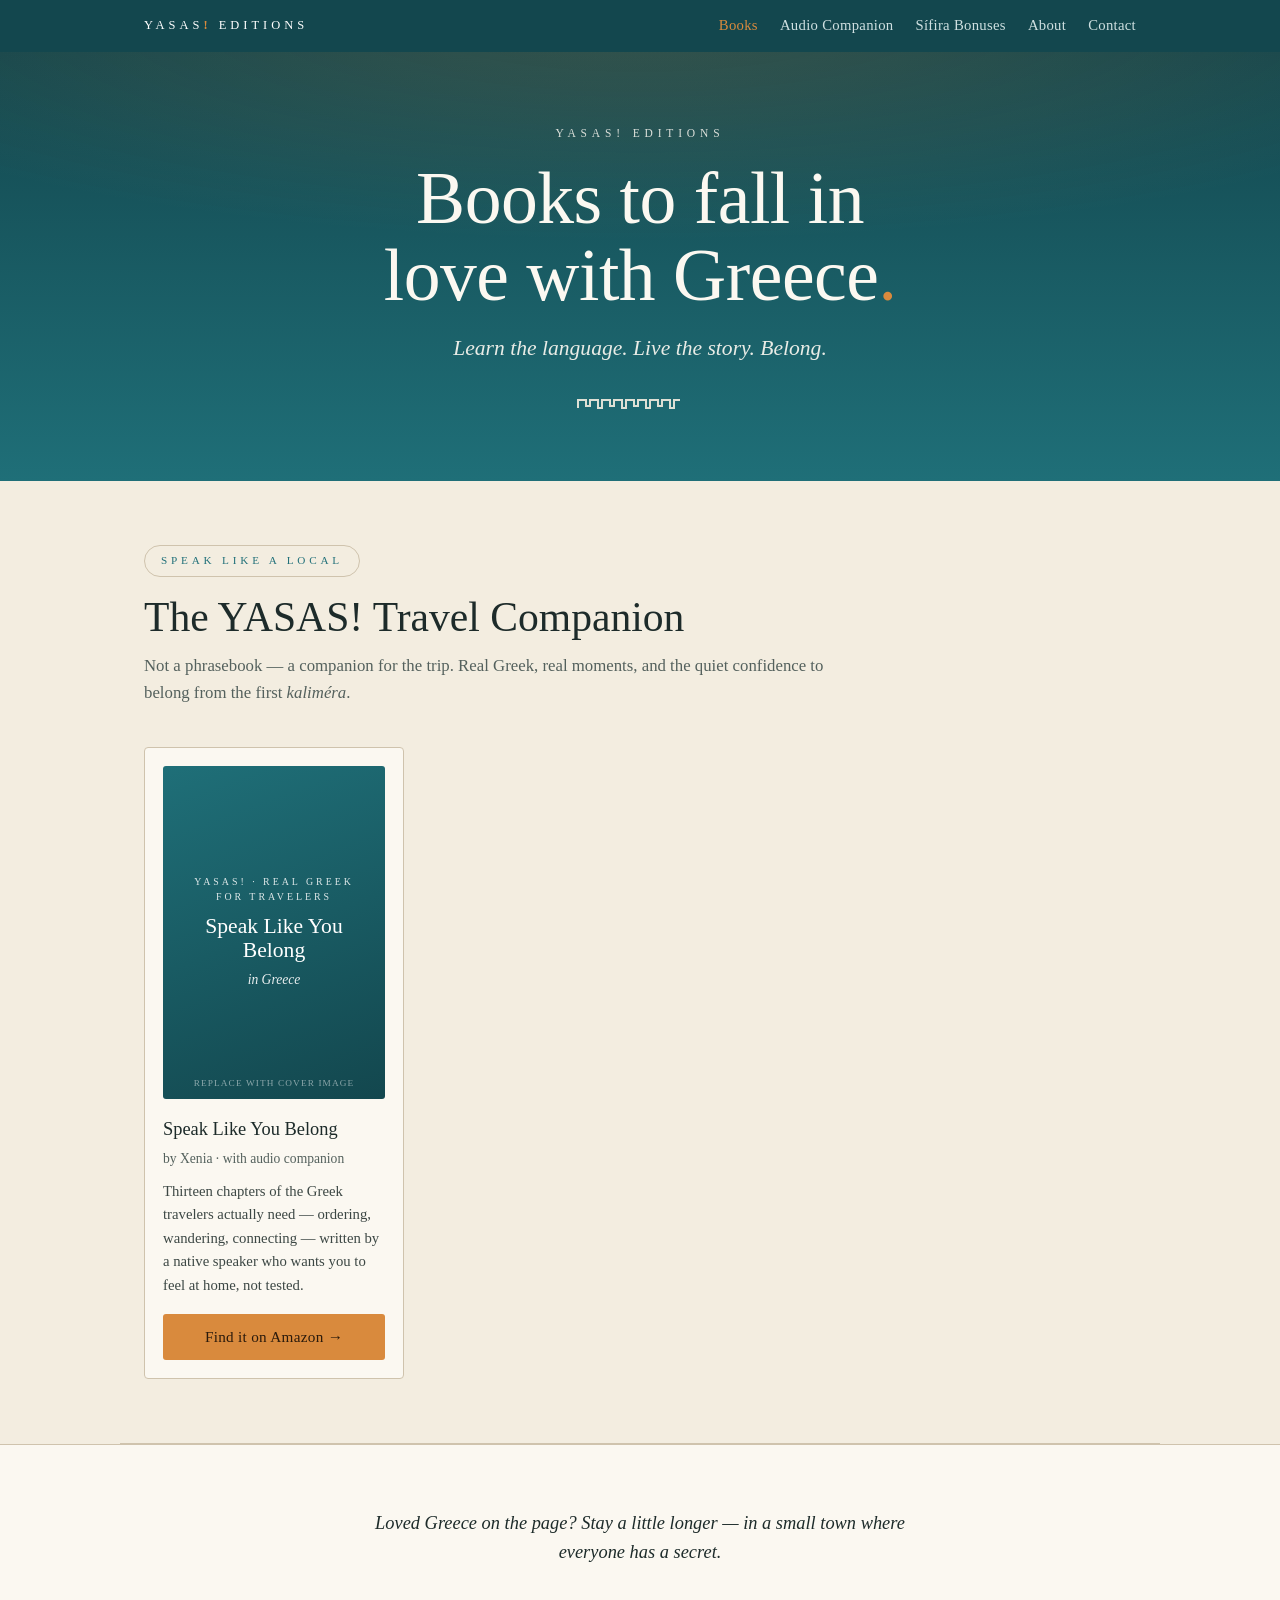
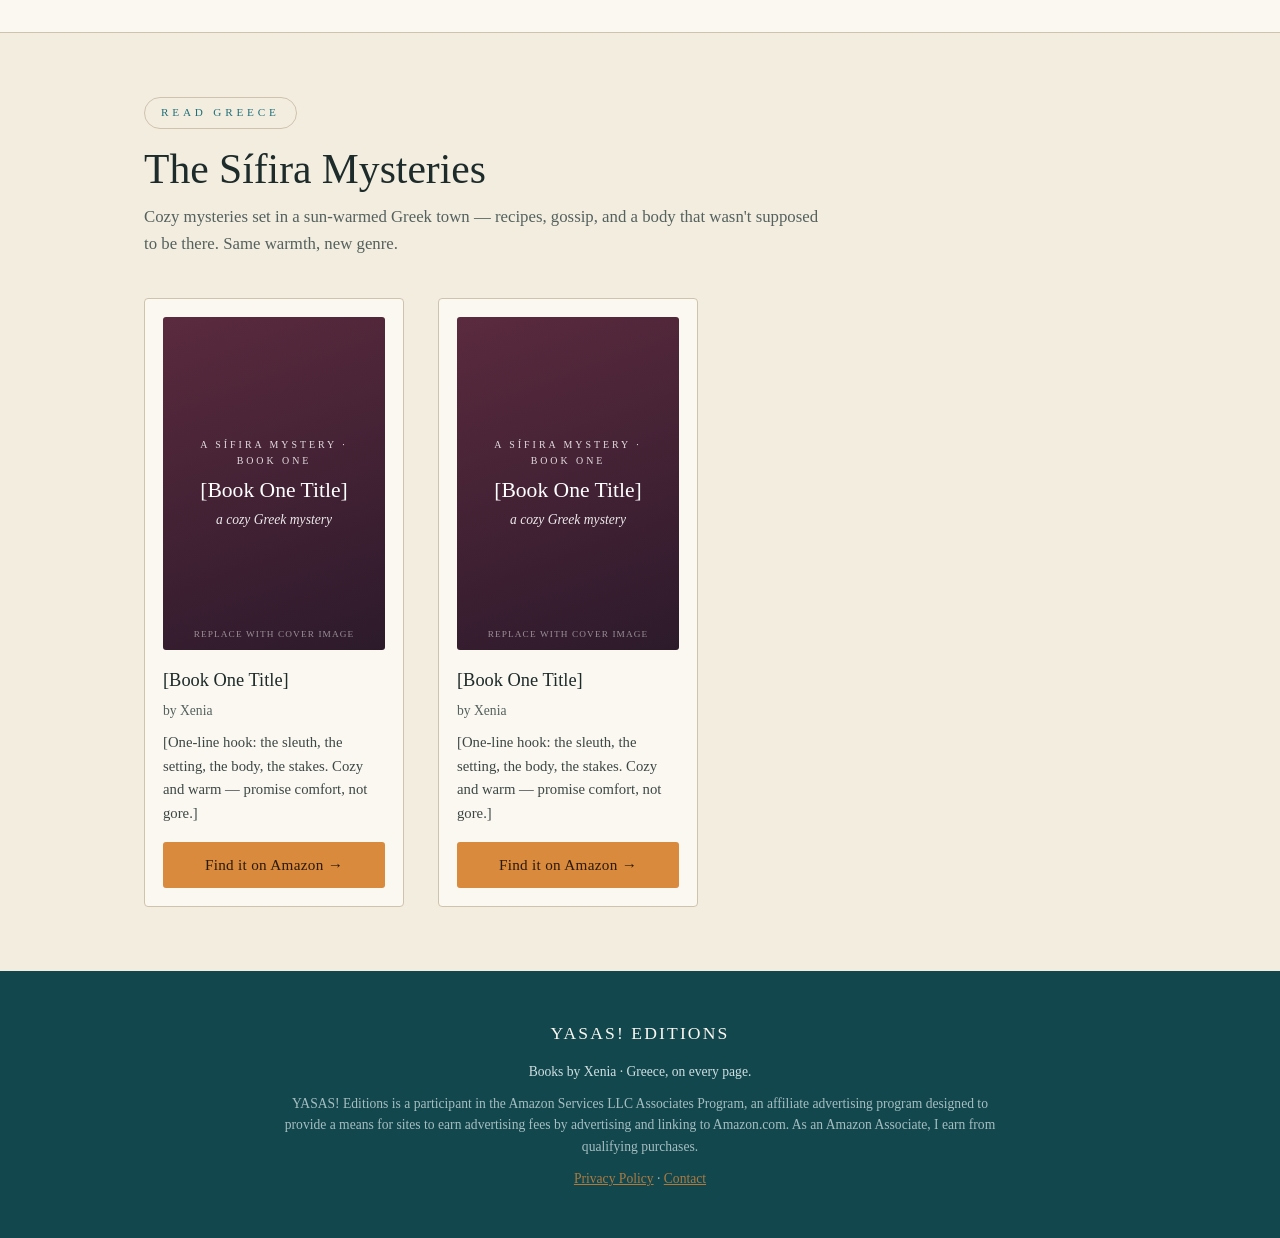
==== index.html @ e60f1b3f "Update index.html" ====
<!DOCTYPE html>
<html lang="en">
<head>
<meta charset="UTF-8">
<meta name="viewport" content="width=device-width, initial-scale=1.0">
<title>YASAS! Editions — Books to fall in love with Greece</title>
<link rel="stylesheet" href="style.css">
</head>
<body>

<!-- ===== NAV (identical on every page; update links if you rename pages) ===== -->
<nav class="nav">
  <div class="wrap">
    <a class="brand" href="index.html">YASAS<b>!</b> Editions</a>
    <div class="links">
      <a href="index.html" class="active">Books</a>
      <a href="audio/index.html">Audio Companion</a>
      <a href="bonuses/index.html">Sífira Bonuses</a>
      <a href="about.html">About</a>
      <a href="contact.html">Contact</a>
    </div>
  </div>
</nav>

<header class="hero">
  <div class="wrap">
    <div class="imprint-mark">YASAS! Editions</div>
    <h1>Books to fall in<br>love with Greece<span class="bang">.</span></h1>
    <p class="tag">Learn the language. Live the story. Belong.</p>
    <svg class="meander" viewBox="0 0 128 14" fill="none" stroke="#f3ede0" stroke-width="2">
      <path d="M2 12V4h8v6h4V4h8v8h4V4h8v6h4V4h8v8h4V4h8v6h4V4h8v8h4V4h8v6h4V4h8v8h4V4h6"/>
    </svg>
  </div>
</header>

<!-- ============ LINE 1: TRAVEL COMPANION ============ -->
<section id="learn">
  <div class="wrap">
    <span class="eyebrow">Speak like a local</span>
    <div class="sec-head">
      <h2>The YASAS! Travel Companion</h2>
      <p>Not a phrasebook — a companion for the trip. Real Greek, real moments,
         and the quiet confidence to belong from the first <em>kaliméra</em>.</p>
    </div>
    <div class="shelf">

      <!-- ===== COPY THIS BLOCK TO ADD A TRAVEL BOOK ===== -->
      <div class="book">
        <div class="cover travel">
          <!-- To use a real cover, uncomment the next line and set src: -->
          <!-- <img src="covers/belong.jpg" alt="Speak Like You Belong cover"> -->
          <div class="ct">
            <div class="series">YASAS! · Real Greek for Travelers</div>
            <div class="title">Speak Like You Belong</div>
            <div class="sub">in Greece</div>
          </div>
          <div class="placeholder-note">Replace with cover image</div>
        </div>
        <h3>Speak Like You Belong</h3>
        <div class="byline">by Xenia · with audio companion</div>
        <p class="blurb">Thirteen chapters of the Greek travelers actually need —
          ordering, wandering, connecting — written by a native speaker who wants
          you to feel at home, not tested.</p>
        <a class="btn" href="#" target="_blank" rel="noopener">Find it on Amazon →</a>
      </div>
      <!-- ===== END BLOCK ===== -->

    </div>
  </div>
</section>

<div class="divider"></div>

<section class="crosssell">
  <div class="wrap inner">
    <p>Loved Greece on the page? Stay a little longer — in a small town
       where everyone has a secret.</p>
  </div>
</section>

<!-- ============ LINE 2: COZY MYSTERIES ============ -->
<section id="read">
  <div class="wrap">
    <span class="eyebrow">Read Greece</span>
    <div class="sec-head">
      <h2>The Sífira Mysteries</h2>
      <p>Cozy mysteries set in a sun-warmed Greek town — recipes, gossip,
         and a body that wasn't supposed to be there. Same warmth, new genre.</p>
    </div>
    <div class="shelf">

      <!-- ===== COPY THIS BLOCK TO ADD A MYSTERY BOOK ===== -->
      <div class="book">
        <div class="cover mystery">
          <!-- <img src="covers/sifira1.jpg" alt="Book One cover"> -->
          <div class="ct">
            <div class="series">A Sífira Mystery · Book One</div>
            <div class="title">[Book One Title]</div>
            <div class="sub">a cozy Greek mystery</div>
          </div>
          <div class="placeholder-note">Replace with cover image</div>
        </div>
        <h3>[Book One Title]</h3>
        <div class="byline">by Xenia</div>
        <p class="blurb">[One-line hook: the sleuth, the setting, the body, the
          stakes. Cozy and warm — promise comfort, not gore.]</p>
        <a class="btn" href="#" target="_blank" rel="noopener">Find it on Amazon →</a>
      </div>
      <!-- ===== END BLOCK ===== -->


      <!-- ===== COPY THIS BLOCK TO ADD A MYSTERY BOOK ===== -->
      <div class="book">
        <div class="cover mystery">
          <!-- <img src="covers/sifira1.jpg" alt="Book One cover"> -->
          <div class="ct">
            <div class="series">A Sífira Mystery · Book One</div>
            <div class="title">[Book One Title]</div>
            <div class="sub">a cozy Greek mystery</div>
          </div>
          <div class="placeholder-note">Replace with cover image</div>
        </div>
        <h3>[Book One Title]</h3>
        <div class="byline">by Xenia</div>
        <p class="blurb">[One-line hook: the sleuth, the setting, the body, the
          stakes. Cozy and warm — promise comfort, not gore.]</p>
        <a class="btn" href="#" target="_blank" rel="noopener">Find it on Amazon →</a>
      </div>
      <!-- ===== END BLOCK ===== -->

      
    </div>
  </div>
</section>

<footer>
  <div class="wrap">
    <div class="imprint">YASAS! EDITIONS</div>
    <div>Books by Xenia · Greece, on every page.</div>
    <p class="disclosure">
      YASAS! Editions is a participant in the Amazon Services LLC Associates
      Program, an affiliate advertising program designed to provide a means for
      sites to earn advertising fees by advertising and linking to Amazon.com.
      As an Amazon Associate, I earn from qualifying purchases.
    </p>
    <p class="disclosure"><a href="privacy.html">Privacy Policy</a> · <a href="contact.html">Contact</a></p>
  </div>
</footer>

</body>
</html>
---- style.css ----
/* ===========================================================
   Yasás! Editions — shared styles (style.css)
   Used by every page so the whole site feels like one imprint.
   =========================================================== */
:root{
  --ink:#1d2b2a;
  --paper:#f3ede0;
  --sea:#1f6f78;
  --sea-deep:#13474e;
  --sun:#d98a3d;
  --sun-deep:#c4762d;
  --whitewash:#fbf8f1;
  --line:#cfc3ad;
  --muted:#54615d;
}
*{box-sizing:border-box;margin:0;padding:0}
html{scroll-behavior:smooth}
body{
  background:var(--paper);color:var(--ink);
  font-family:Georgia,'Times New Roman',serif;line-height:1.6;
  -webkit-font-smoothing:antialiased;
}
.wrap{max-width:1040px;margin:0 auto;padding:0 24px}
a{color:var(--sea)}

/* ---------- Top nav (same on every page) ---------- */
.nav{
  background:var(--sea-deep);color:var(--whitewash);
  position:sticky;top:0;z-index:50;
}
.nav .wrap{display:flex;align-items:center;justify-content:space-between;
  padding-top:14px;padding-bottom:14px;flex-wrap:wrap;gap:8px}
.nav .brand{font-size:.78rem;letter-spacing:.32em;text-transform:uppercase;color:#fff;text-decoration:none}
.nav .brand b{color:var(--sun)}
.nav .links{display:flex;gap:22px;flex-wrap:wrap}
.nav .links a{color:#cfe0e1;text-decoration:none;font-size:.92rem;letter-spacing:.02em}
.nav .links a:hover,.nav .links a.active{color:var(--sun)}

/* ---------- Generic header / hero ---------- */
header.hero{
  background:
    radial-gradient(120% 90% at 50% -10%, rgba(217,138,61,.18), transparent 60%),
    linear-gradient(180deg,var(--sea-deep),var(--sea));
  color:var(--whitewash);text-align:center;padding:72px 24px 64px;
  position:relative;overflow:hidden;
}
.imprint-mark{font-size:.72rem;letter-spacing:.42em;text-transform:uppercase;opacity:.85;margin-bottom:18px}
header.hero h1{font-size:clamp(2.4rem,7vw,4.6rem);font-weight:400;line-height:1.04;letter-spacing:-.5px}
header.hero h1 .bang{color:var(--sun)}
header.hero p.tag{font-style:italic;font-size:clamp(1.05rem,2.4vw,1.35rem);margin-top:18px;opacity:.92}
.meander{margin:30px auto 0;width:128px;height:14px;opacity:.9}

/* ---------- Sections ---------- */
section{padding:64px 0}
.eyebrow{display:inline-block;font-size:.7rem;letter-spacing:.34em;text-transform:uppercase;
  color:var(--sea);border:1px solid var(--line);border-radius:999px;padding:6px 16px;margin-bottom:18px}
.sec-head{max-width:680px;margin-bottom:40px}
.sec-head h2{font-size:clamp(1.8rem,4vw,2.6rem);font-weight:400;line-height:1.1}
.sec-head p{margin-top:12px;color:var(--muted);font-size:1.05rem}
.divider{height:1px;background:var(--line);max-width:1040px;margin:0 auto}

/* ---------- Book grid ---------- */
.shelf{display:grid;grid-template-columns:repeat(auto-fit,minmax(220px,260px));gap:34px;justify-content:start}
.book{background:var(--whitewash);border:1px solid var(--line);border-radius:4px;padding:18px;
  display:flex;flex-direction:column;transition:transform .18s ease,box-shadow .18s ease}
.book:hover{transform:translateY(-4px);box-shadow:0 14px 30px rgba(19,71,78,.14)}
.cover{aspect-ratio:2/3;border-radius:3px;display:flex;align-items:center;justify-content:center;
  text-align:center;padding:20px;color:#fff;margin-bottom:16px;position:relative;overflow:hidden}
.cover img{position:absolute;inset:0;width:100%;height:100%;object-fit:cover}
.cover.travel{background:linear-gradient(160deg,#1f6f78,#13474e)}
.cover.mystery{background:linear-gradient(160deg,#5b2a3e,#2c1a2b)}
.cover .ct{position:relative;z-index:2}
.cover .ct .series{font-size:.62rem;letter-spacing:.3em;text-transform:uppercase;opacity:.85}
.cover .ct .title{font-size:1.35rem;margin:10px 0 6px;line-height:1.1}
.cover .ct .sub{font-style:italic;font-size:.85rem;opacity:.9}
.placeholder-note{position:absolute;bottom:8px;left:0;right:0;font-size:.58rem;letter-spacing:.12em;
  text-transform:uppercase;opacity:.5;z-index:2}
.book h3{font-size:1.15rem;font-weight:400;margin-bottom:4px}
.book .byline{font-size:.85rem;color:var(--muted);margin-bottom:10px}
.book p.blurb{font-size:.92rem;color:#3c4744;flex-grow:1;margin-bottom:16px}

/* ---------- Buttons ---------- */
.btn{display:inline-block;text-align:center;text-decoration:none;background:var(--sun);color:#2a1a0c;
  font-family:Georgia,serif;padding:11px 18px;border-radius:3px;font-size:.95rem;letter-spacing:.02em;
  transition:background .15s ease;cursor:pointer;border:none}
.btn:hover{background:var(--sun-deep)}
.btn.ghost{background:transparent;border:1px solid var(--line);color:var(--ink)}
.btn.ghost:hover{background:var(--whitewash)}

/* ---------- Cross-sell strip ---------- */
.crosssell{background:var(--whitewash);border-top:1px solid var(--line);border-bottom:1px solid var(--line)}
.crosssell .inner{display:flex;gap:28px;align-items:center;flex-wrap:wrap;justify-content:center;text-align:center}
.crosssell p{font-size:1.15rem;font-style:italic;max-width:560px}

/* ---------- Audio chapter blocks ---------- */
.chapter{background:var(--whitewash);border:1px solid var(--line);border-radius:4px;
  padding:24px;margin-bottom:22px}
.chapter h3{font-size:1.3rem;font-weight:400;margin-bottom:4px}
.chapter .ch-sub{color:var(--muted);font-style:italic;margin-bottom:18px;font-size:.95rem}
.clip{margin-bottom:18px}
.clip:last-child{margin-bottom:0}
.clip .label{font-size:.92rem;margin-bottom:8px;display:flex;align-items:center;gap:8px}
.clip .label .kind{font-size:.62rem;letter-spacing:.22em;text-transform:uppercase;
  background:var(--sea);color:#fff;padding:3px 9px;border-radius:999px}
.clip audio{width:100%;height:40px}
.clip .dl{font-size:.82rem;margin-top:6px;display:inline-block}

/* ---------- Bonus cards ---------- */
.bonus-grid{display:grid;grid-template-columns:repeat(auto-fit,minmax(260px,1fr));gap:24px}
.bonus{background:var(--whitewash);border:1px solid var(--line);border-radius:4px;padding:22px;
  display:flex;flex-direction:column}
.bonus .tagk{font-size:.62rem;letter-spacing:.24em;text-transform:uppercase;color:var(--sun-deep);margin-bottom:10px}
.bonus h3{font-size:1.2rem;font-weight:400;margin-bottom:6px}
.bonus p{font-size:.92rem;color:#3c4744;flex-grow:1;margin-bottom:16px}

/* ---------- Footer ---------- */
footer{background:var(--sea-deep);color:#cfe0e1;padding:48px 24px;font-size:.85rem}
footer .wrap{max-width:760px;text-align:center}
footer .imprint{font-size:1.1rem;color:var(--whitewash);letter-spacing:.12em;margin-bottom:14px}
footer .disclosure{opacity:.78;line-height:1.6;margin-top:10px}
footer a{color:var(--sun)}

@media (max-width:520px){
  section{padding:48px 0}
  header.hero{padding:56px 20px 48px}
  .nav .wrap{justify-content:center}
}
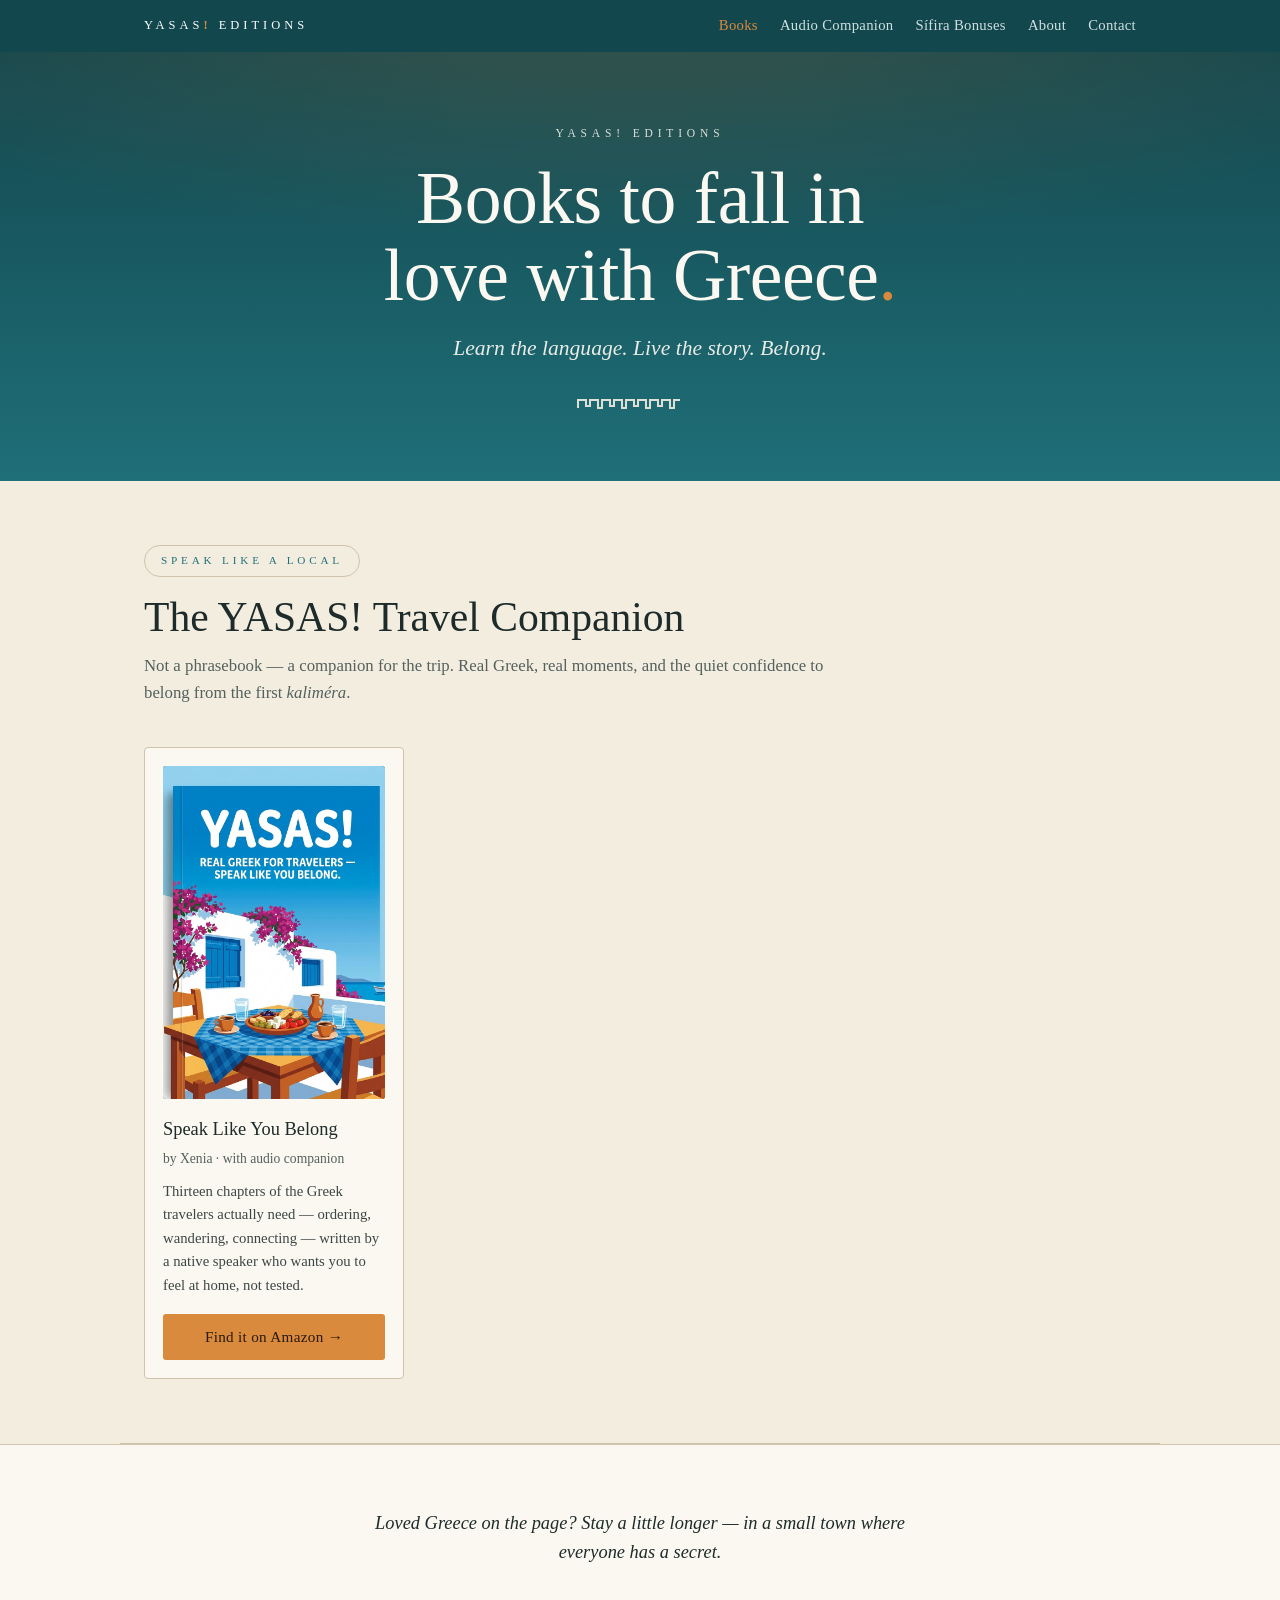
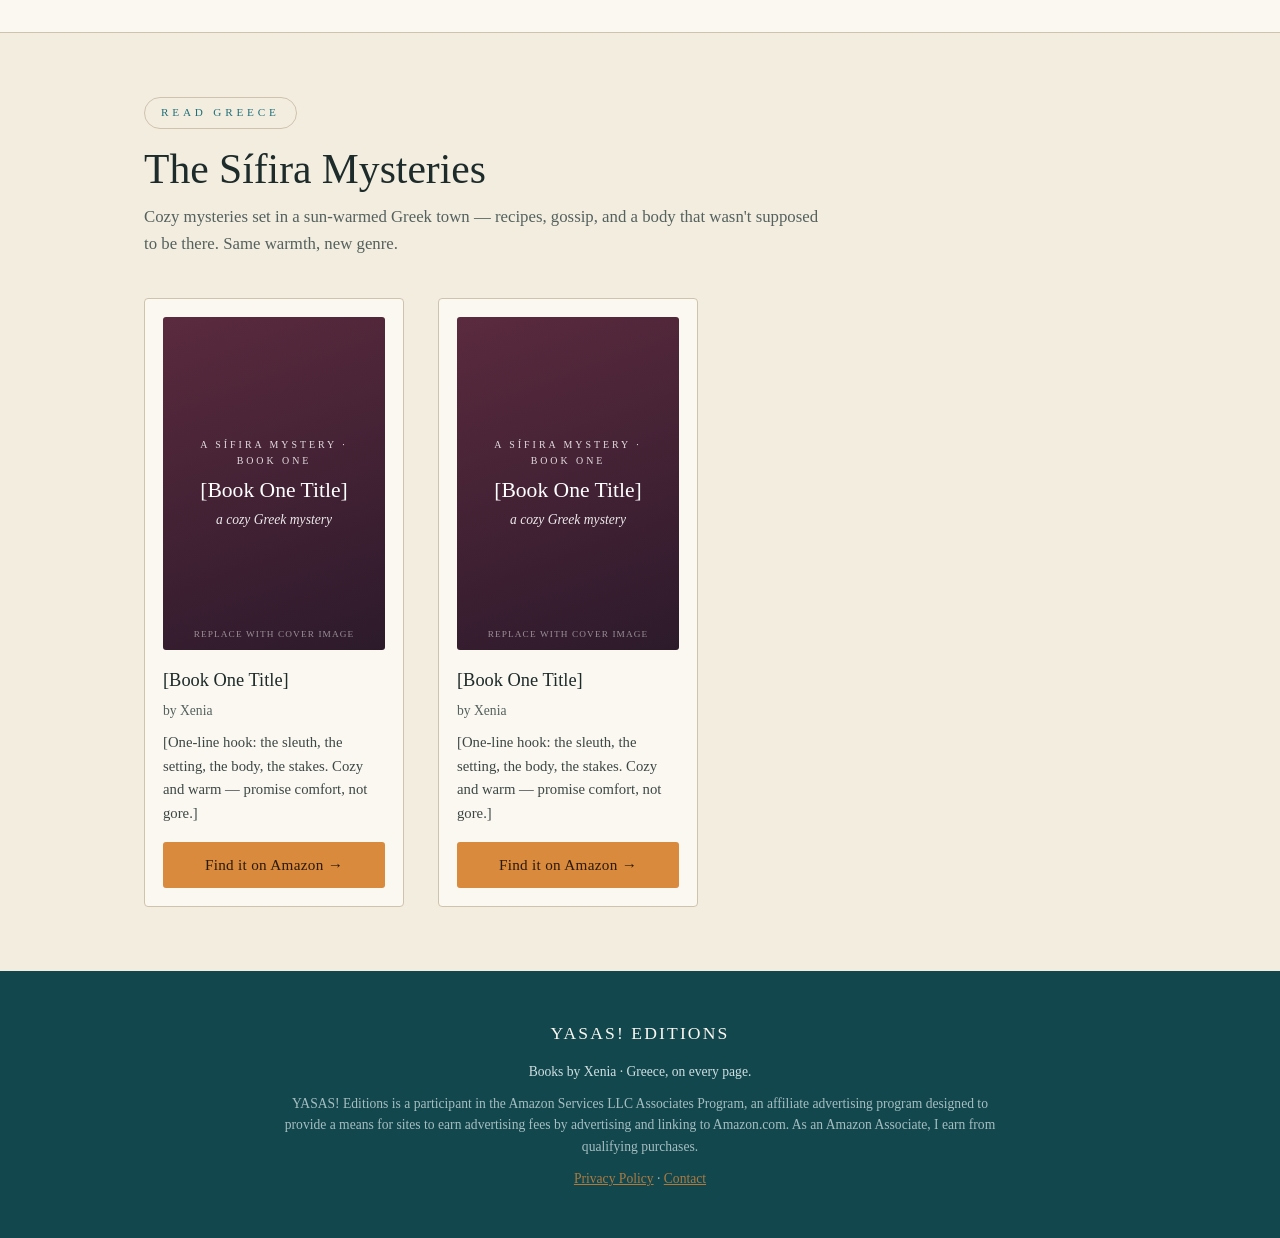
==== commit 64c120e2: "Update index.html" ====
--- a/index.html
+++ b/index.html
@@ -48,13 +48,8 @@
       <div class="book">
         <div class="cover travel">
           <!-- To use a real cover, uncomment the next line and set src: -->
-          <!-- <img src="covers/belong.jpg" alt="Speak Like You Belong cover"> -->
-          <div class="ct">
-            <div class="series">YASAS! · Real Greek for Travelers</div>
-            <div class="title">Speak Like You Belong</div>
-            <div class="sub">in Greece</div>
-          </div>
-          <div class="placeholder-note">Replace with cover image</div>
+           <img src="covers/Greek_travel_phrasebook_cover_202606082114_2.jpeg" alt="Speak Like You Belong cover"> 
+          
         </div>
         <h3>Speak Like You Belong</h3>
         <div class="byline">by Xenia · with audio companion</div>
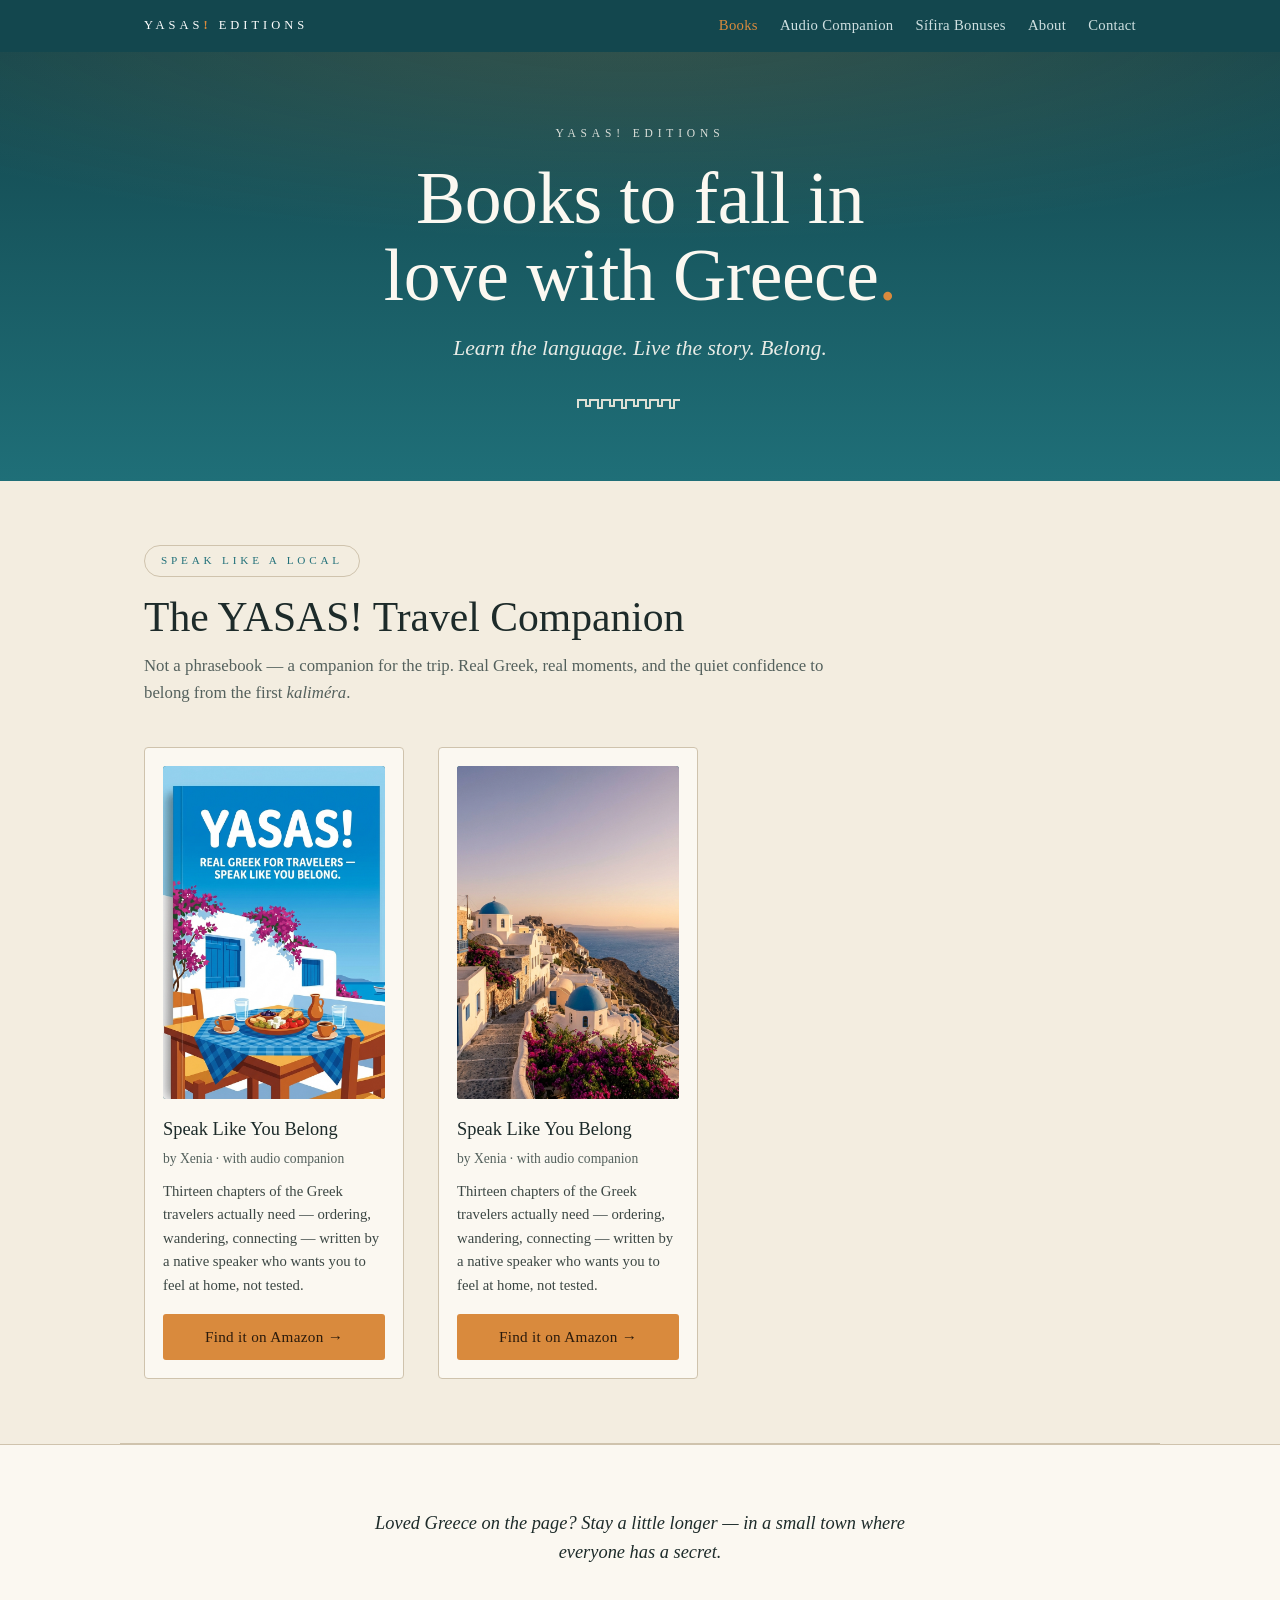
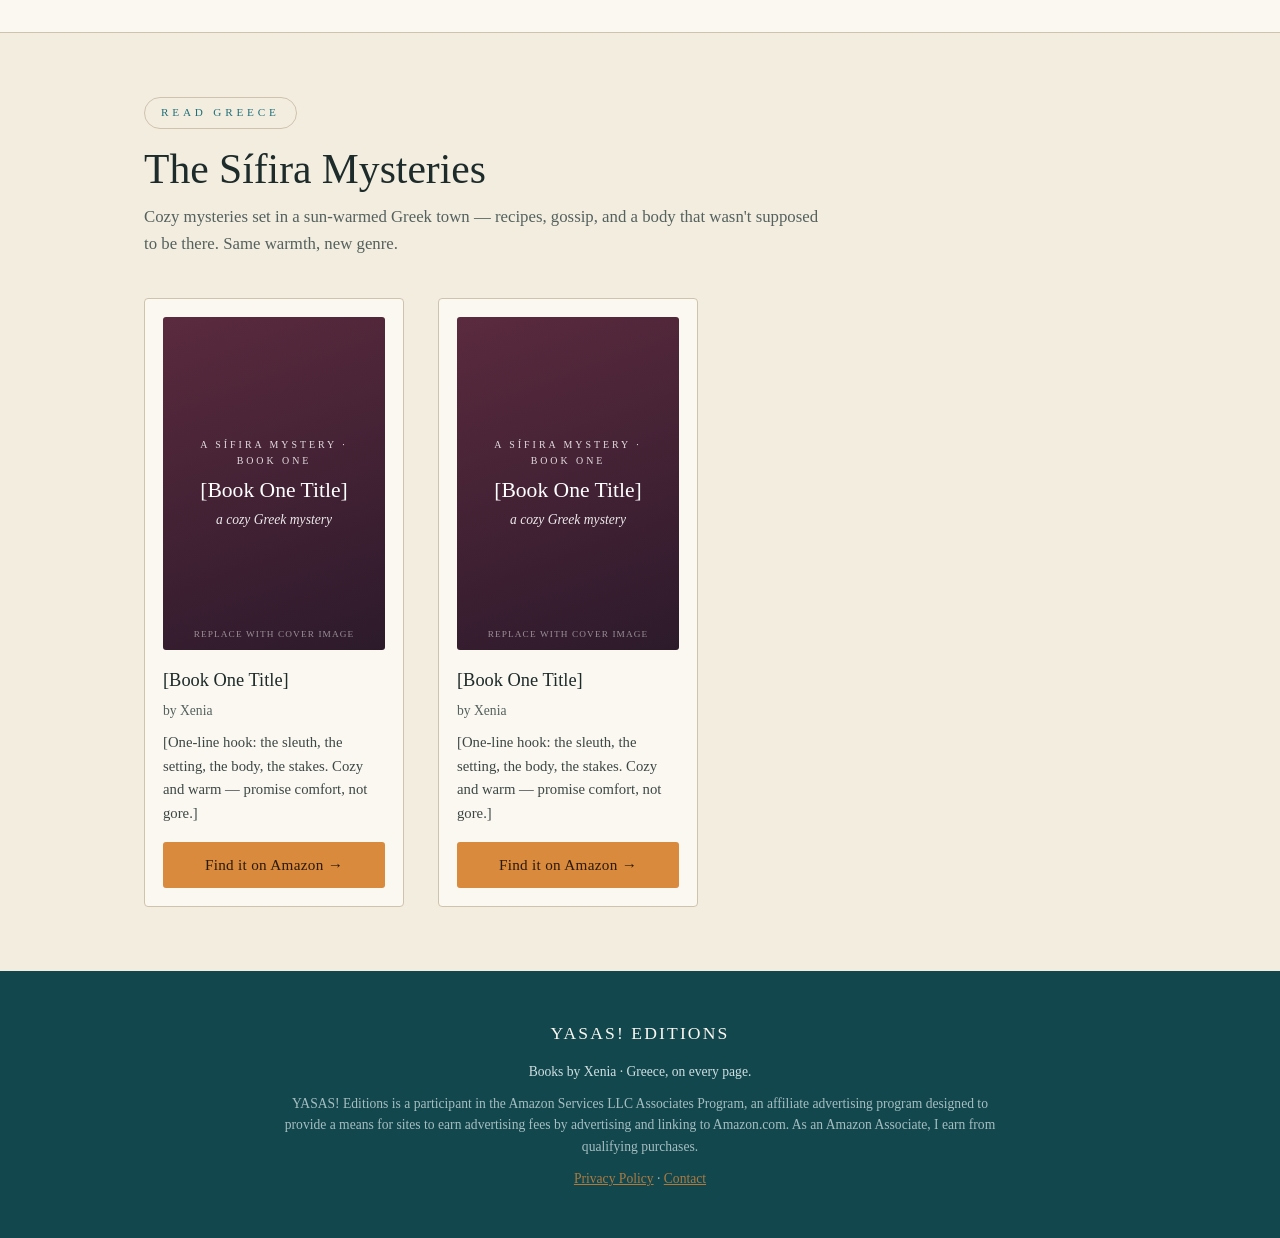
==== commit da5822be: "Update index.html" ====
--- a/index.html
+++ b/index.html
@@ -60,6 +60,26 @@
       </div>
       <!-- ===== END BLOCK ===== -->
 
+
+
+       <!-- ===== COPY THIS BLOCK TO ADD A TRAVEL BOOK ===== -->
+      <div class="book">
+        <div class="cover travel">
+          <!-- To use a real cover, uncomment the next line and set src: -->
+           <img src="covers/Greek_island_village_Aegean_Sea_202606082201_2.jpeg" alt="Speak Like You Belong cover"> 
+          
+        </div>
+        <h3>Speak Like You Belong</h3>
+        <div class="byline">by Xenia · with audio companion</div>
+        <p class="blurb">Thirteen chapters of the Greek travelers actually need —
+          ordering, wandering, connecting — written by a native speaker who wants
+          you to feel at home, not tested.</p>
+        <a class="btn" href="#" target="_blank" rel="noopener">Find it on Amazon →</a>
+      </div>
+      <!-- ===== END BLOCK ===== -->
+
+
+      
     </div>
   </div>
 </section>
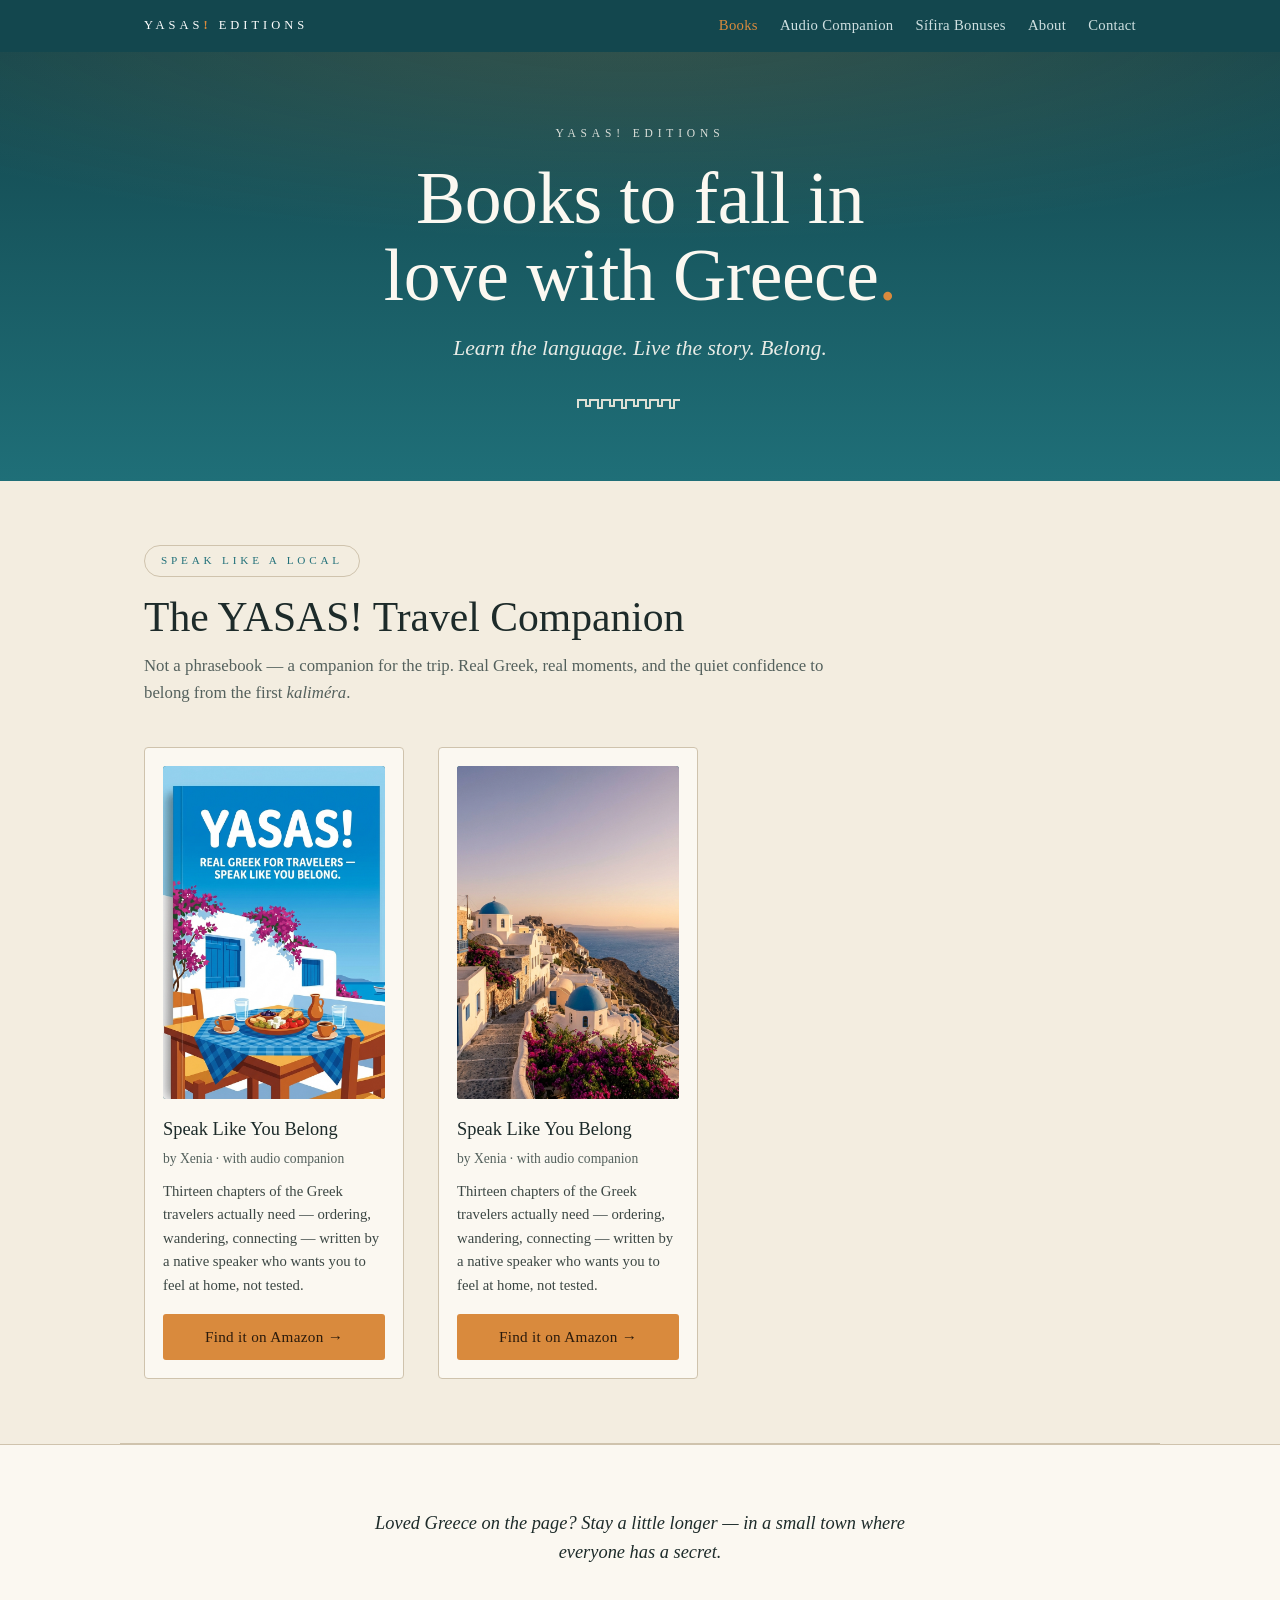
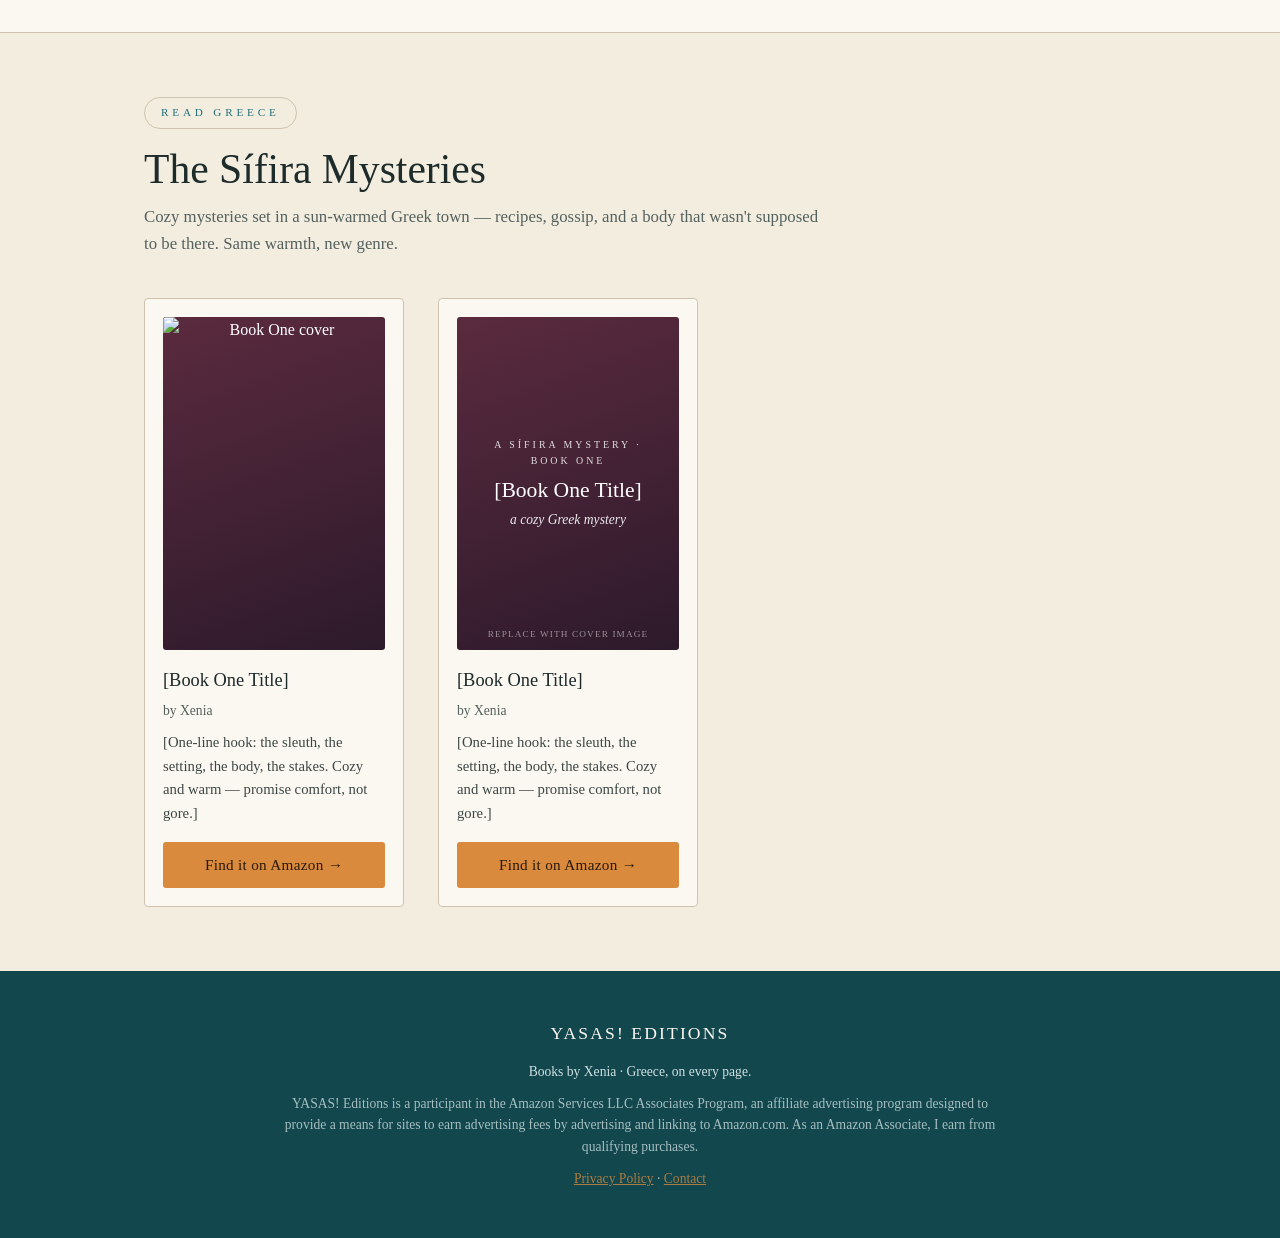
==== commit ec976051: "Update index.html" ====
--- a/index.html
+++ b/index.html
@@ -107,13 +107,8 @@
       <!-- ===== COPY THIS BLOCK TO ADD A MYSTERY BOOK ===== -->
       <div class="book">
         <div class="cover mystery">
-          <!-- <img src="covers/sifira1.jpg" alt="Book One cover"> -->
-          <div class="ct">
-            <div class="series">A Sífira Mystery · Book One</div>
-            <div class="title">[Book One Title]</div>
-            <div class="sub">a cozy Greek mystery</div>
-          </div>
-          <div class="placeholder-note">Replace with cover image</div>
+           <img src="covers/Premium_illustrated_Mediterranean_travel_poster._202606181534.jpg" alt="Book One cover"> 
+          
         </div>
         <h3>[Book One Title]</h3>
         <div class="byline">by Xenia</div>
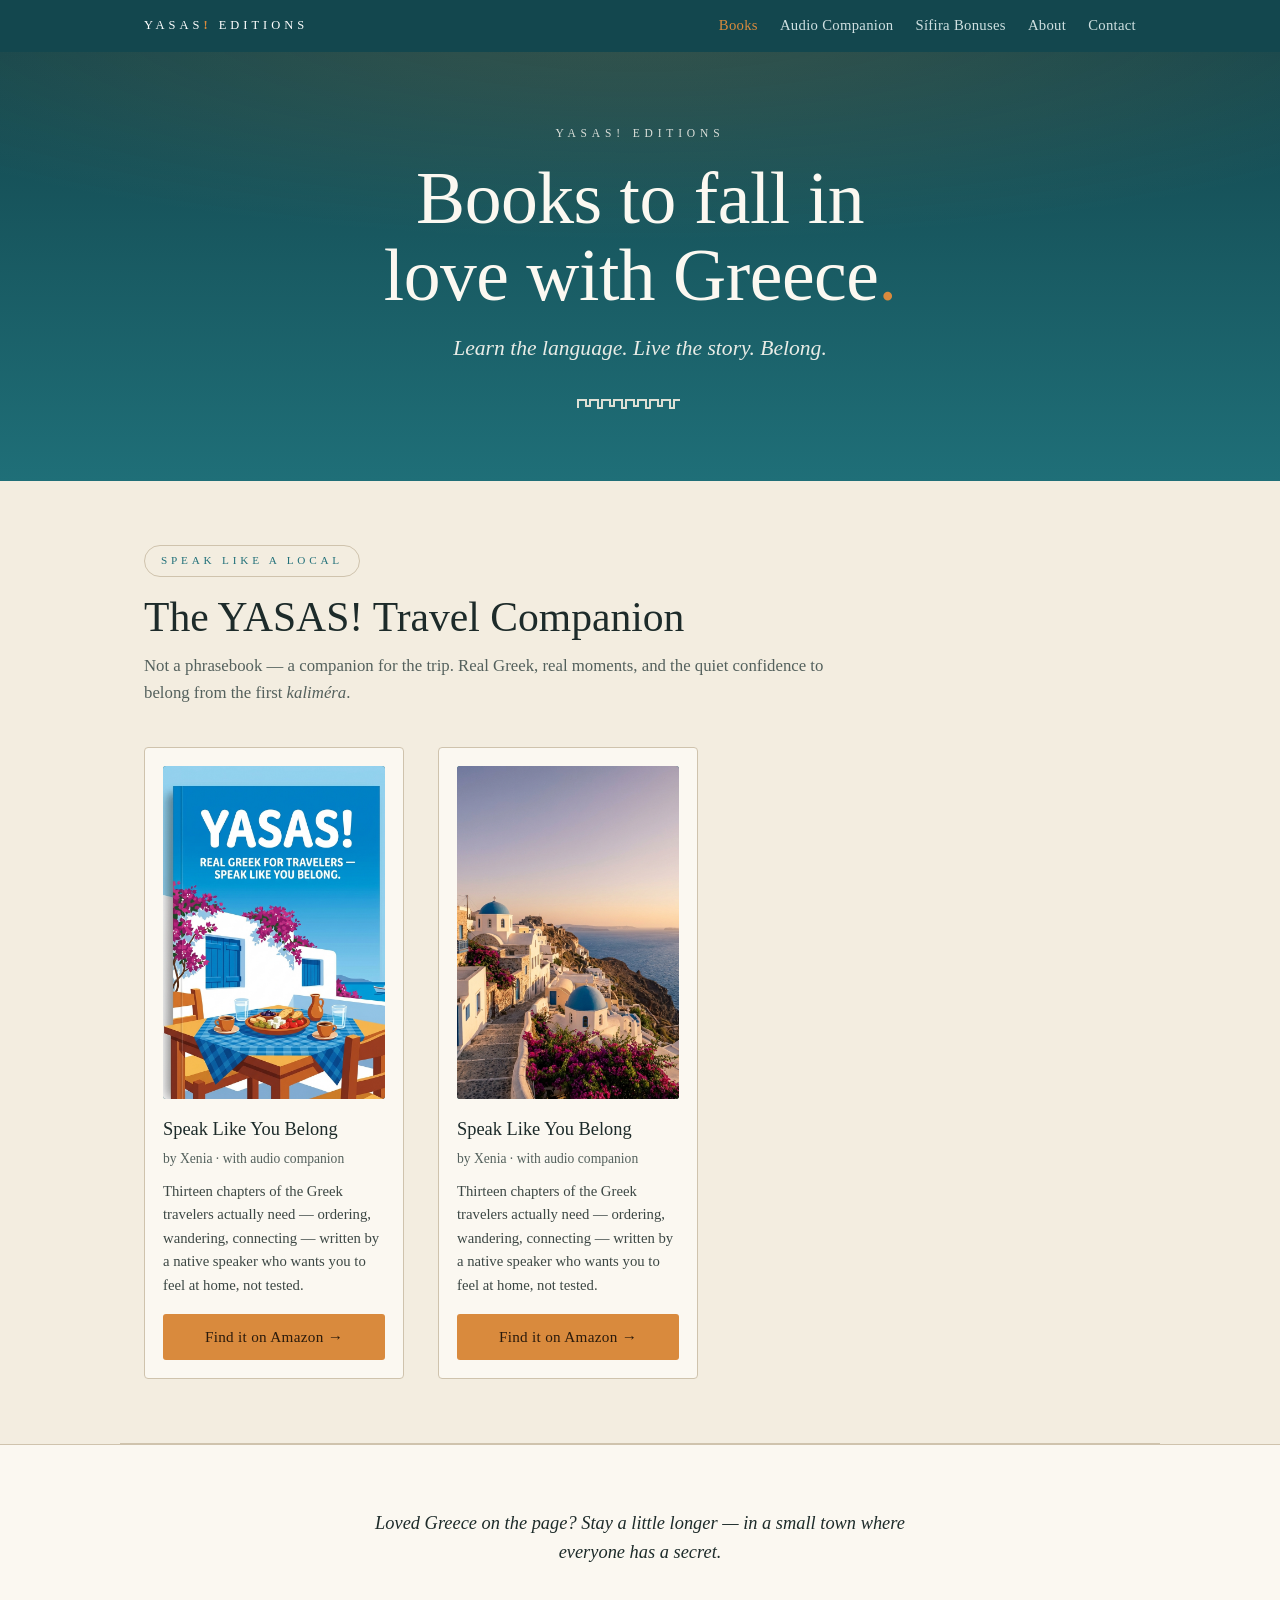
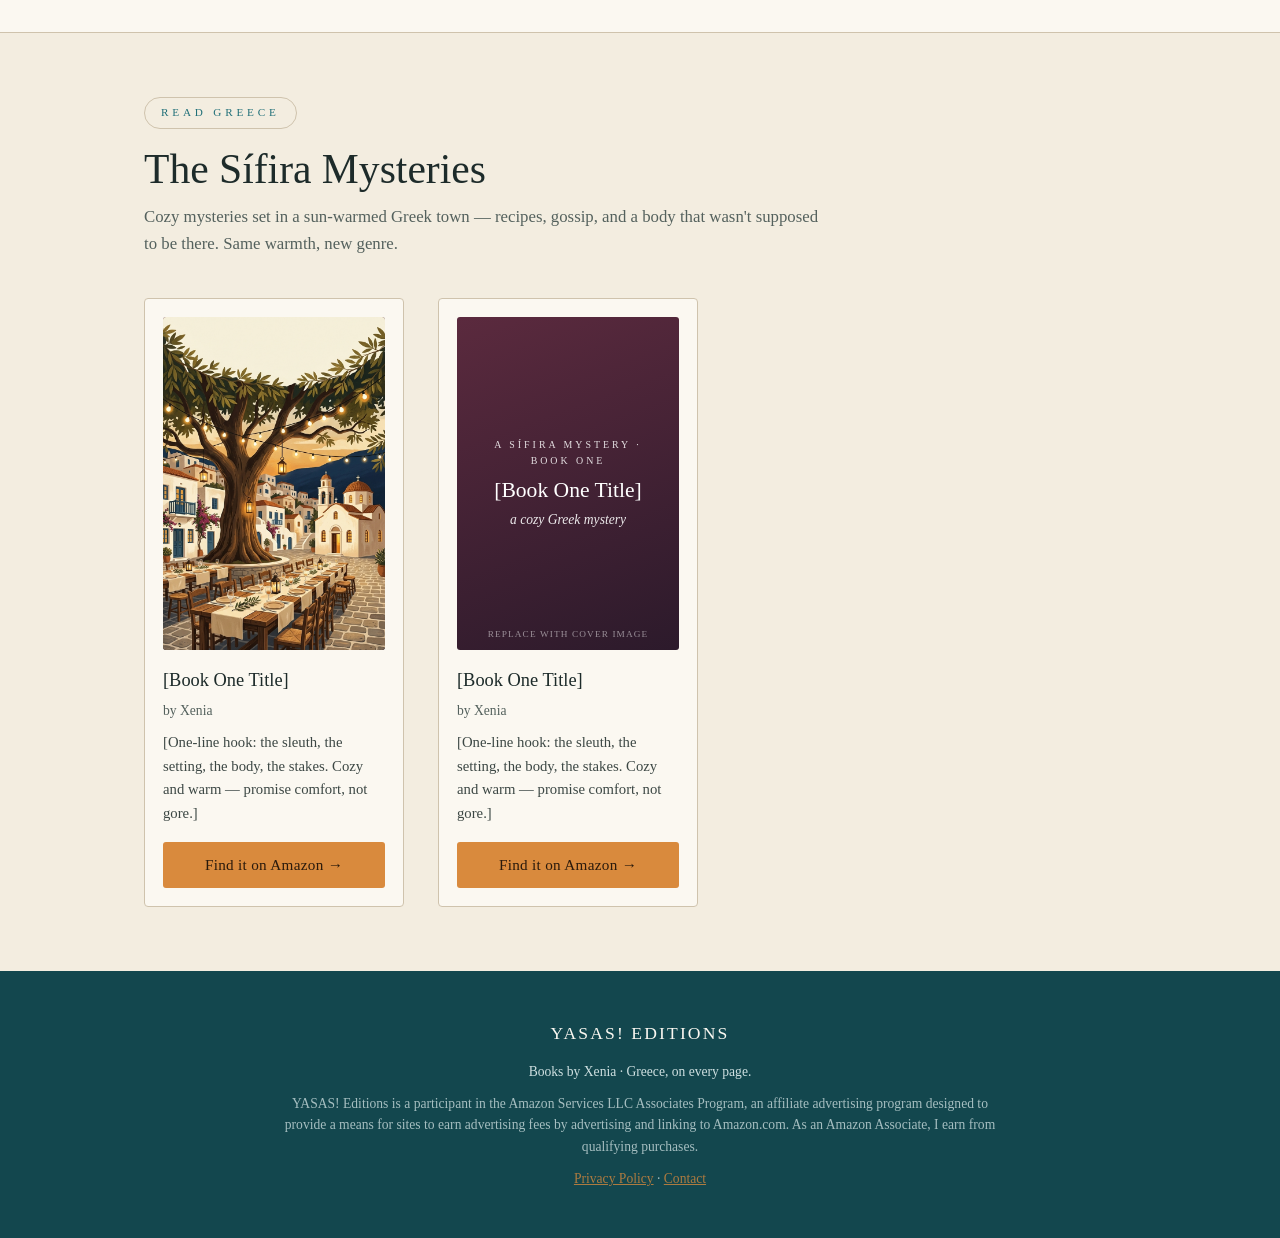
==== commit 94e7cddf: "Update index.html" ====
--- a/index.html
+++ b/index.html
@@ -107,7 +107,7 @@
       <!-- ===== COPY THIS BLOCK TO ADD A MYSTERY BOOK ===== -->
       <div class="book">
         <div class="cover mystery">
-           <img src="covers/Premium_illustrated_Mediterranean_travel_poster._202606181534.jpg" alt="Book One cover"> 
+           <img src="covers/Greek_village_square_at_dusk_202606181635.jpeg" alt="Book One cover"> 
           
         </div>
         <h3>[Book One Title]</h3>
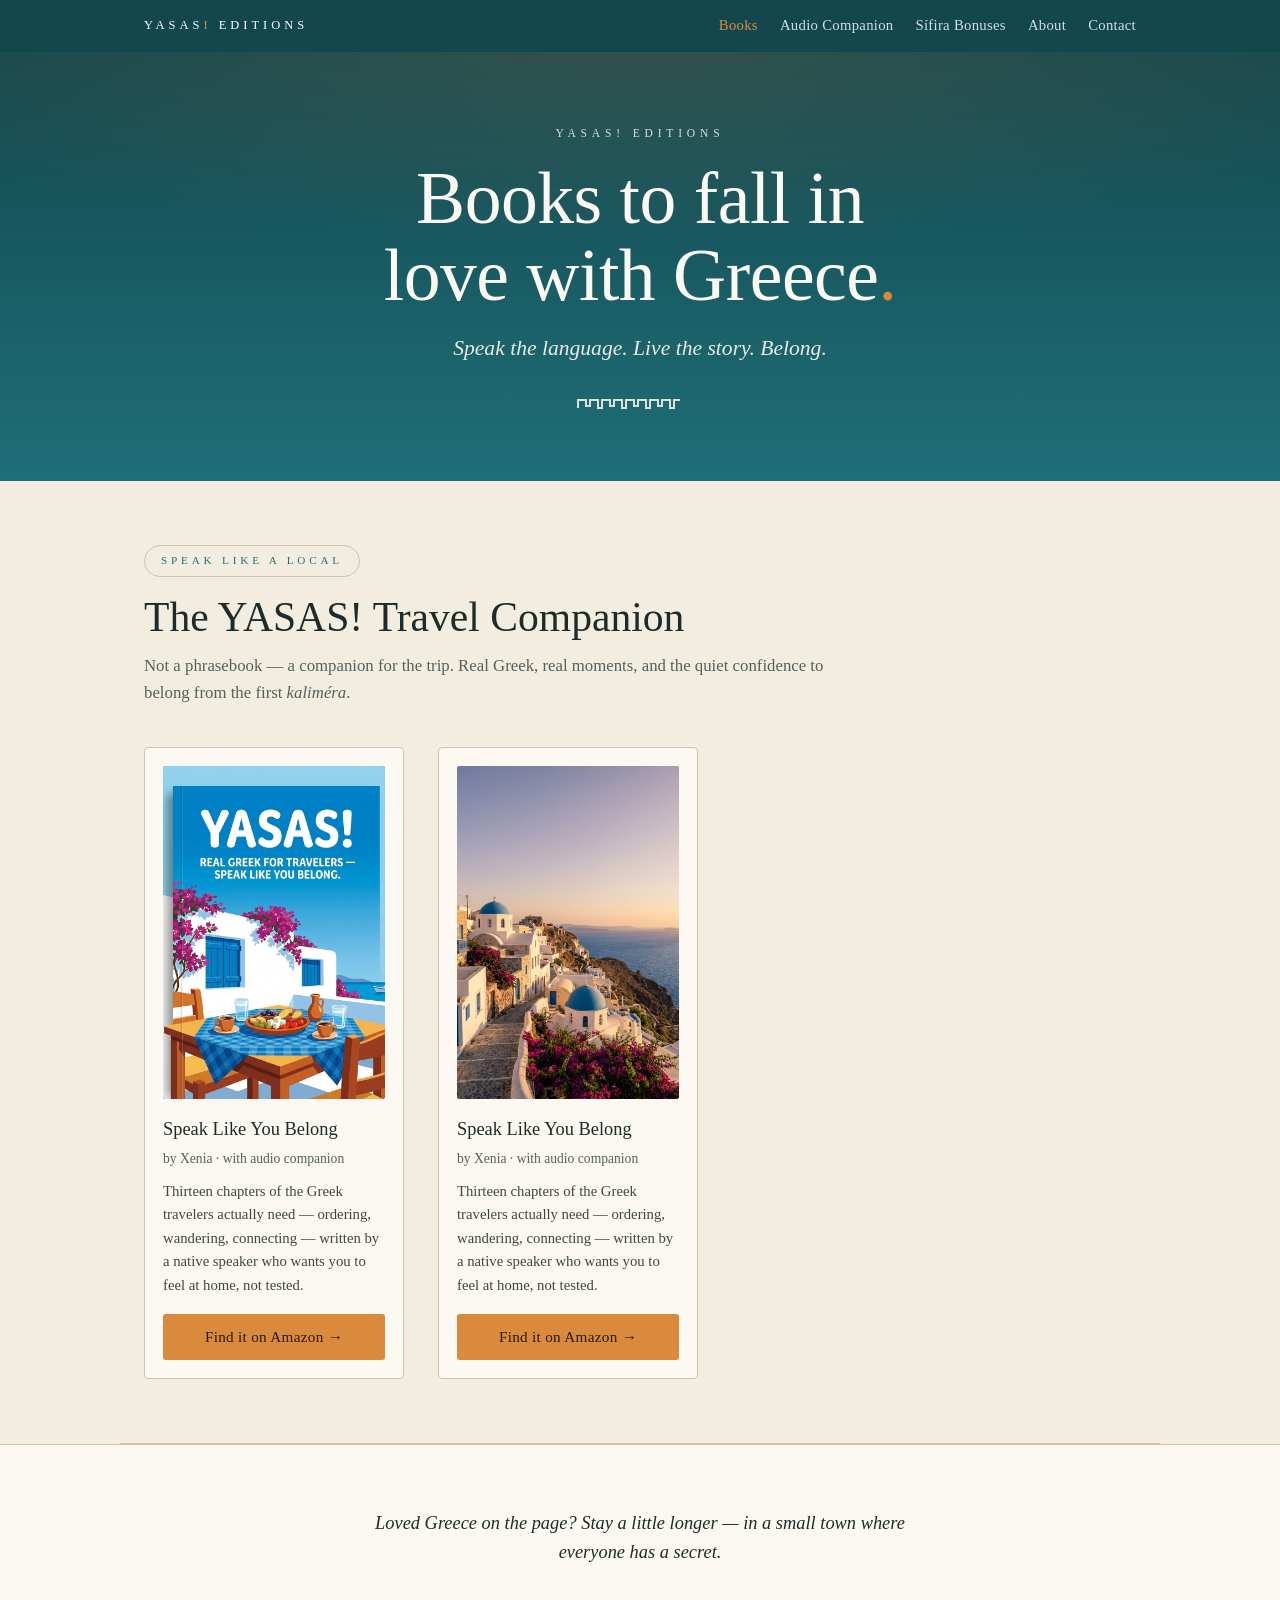
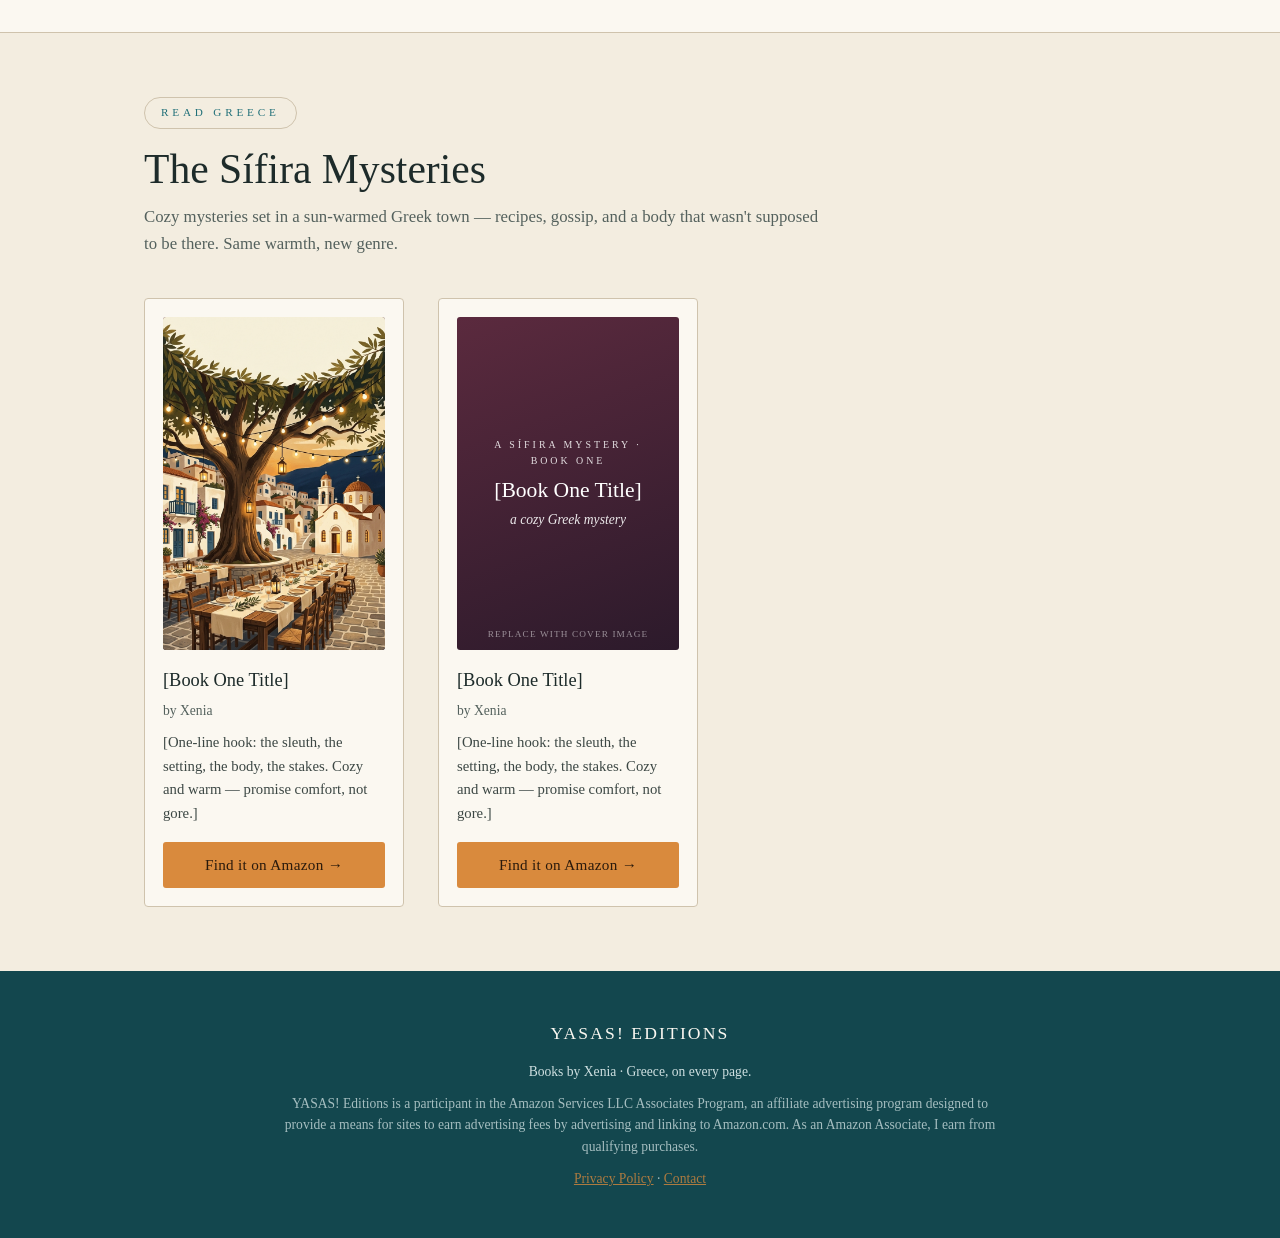
==== commit ae57f2c1: "Update index.html" ====
--- a/index.html
+++ b/index.html
@@ -26,7 +26,7 @@
   <div class="wrap">
     <div class="imprint-mark">YASAS! Editions</div>
     <h1>Books to fall in<br>love with Greece<span class="bang">.</span></h1>
-    <p class="tag">Learn the language. Live the story. Belong.</p>
+    <p class="tag">Speak the language. Live the story. Belong.</p>
     <svg class="meander" viewBox="0 0 128 14" fill="none" stroke="#f3ede0" stroke-width="2">
       <path d="M2 12V4h8v6h4V4h8v8h4V4h8v6h4V4h8v8h4V4h8v6h4V4h8v8h4V4h8v6h4V4h8v8h4V4h6"/>
     </svg>
